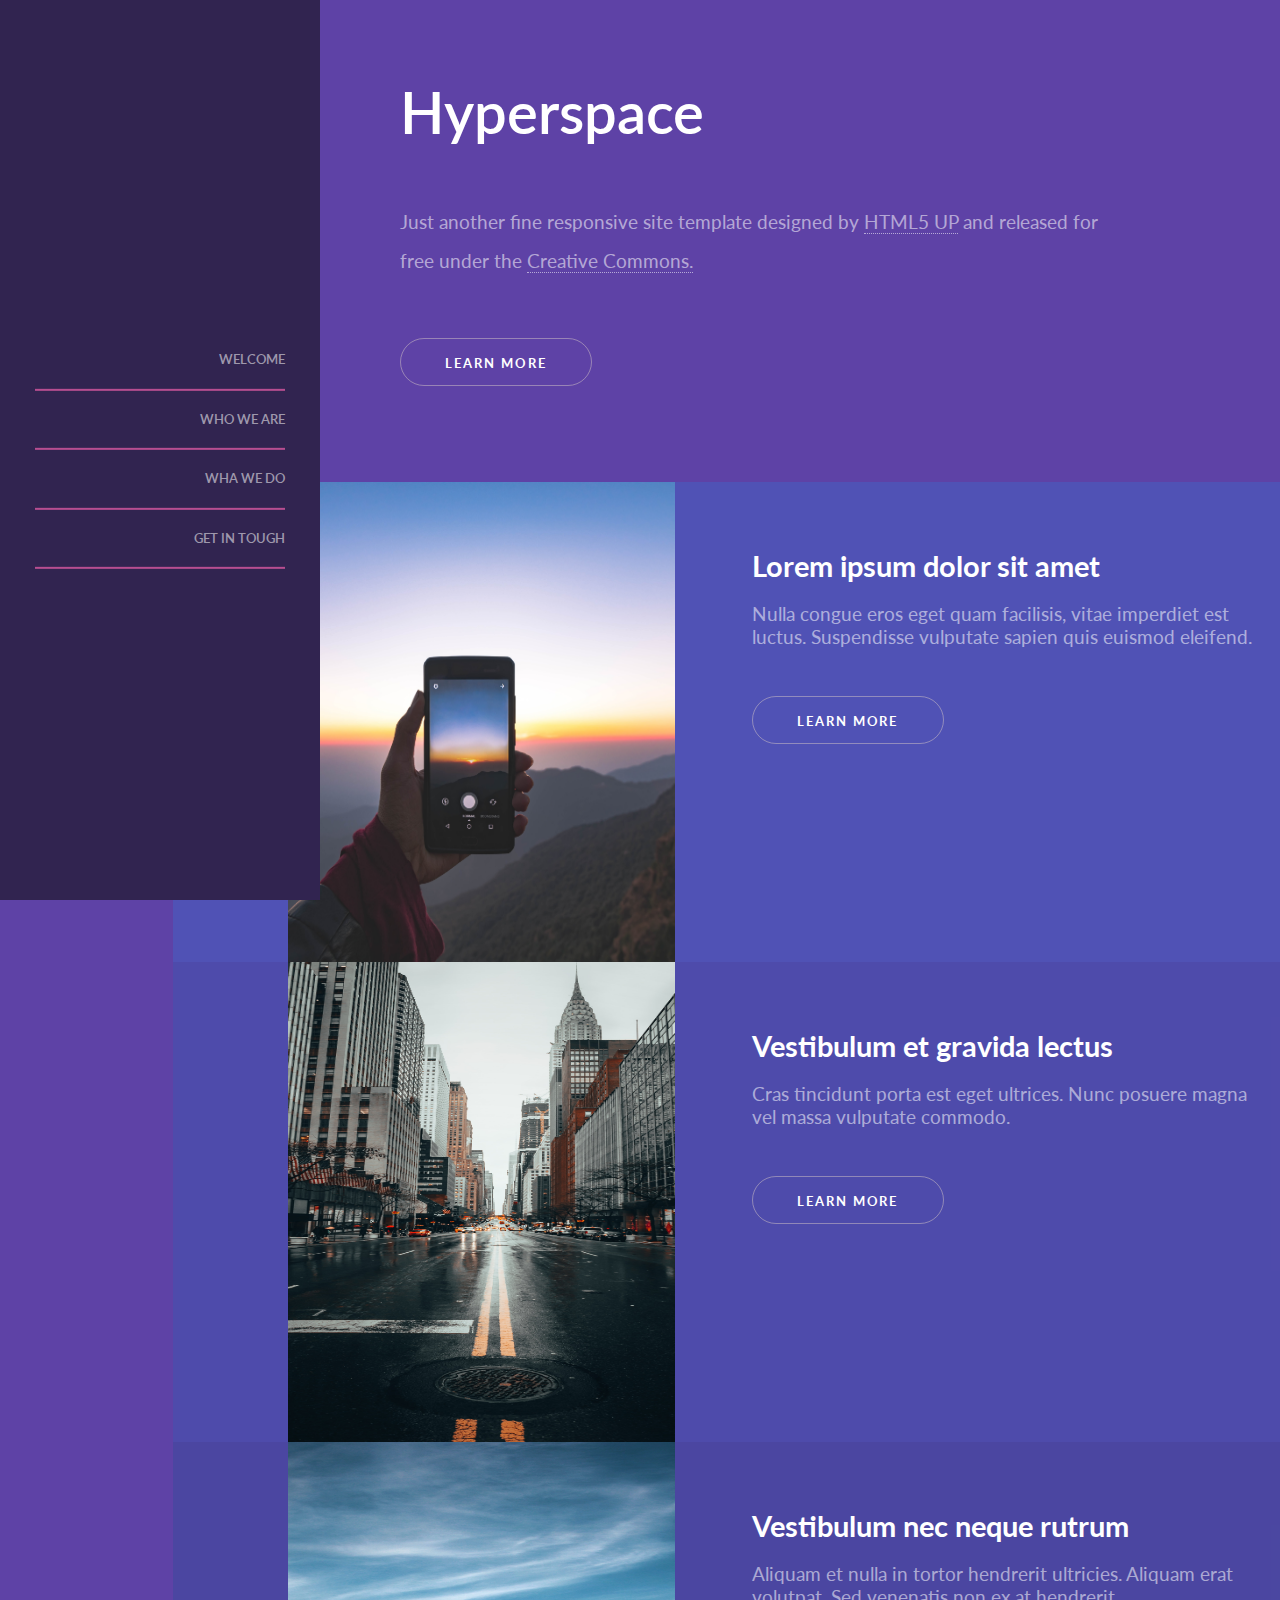
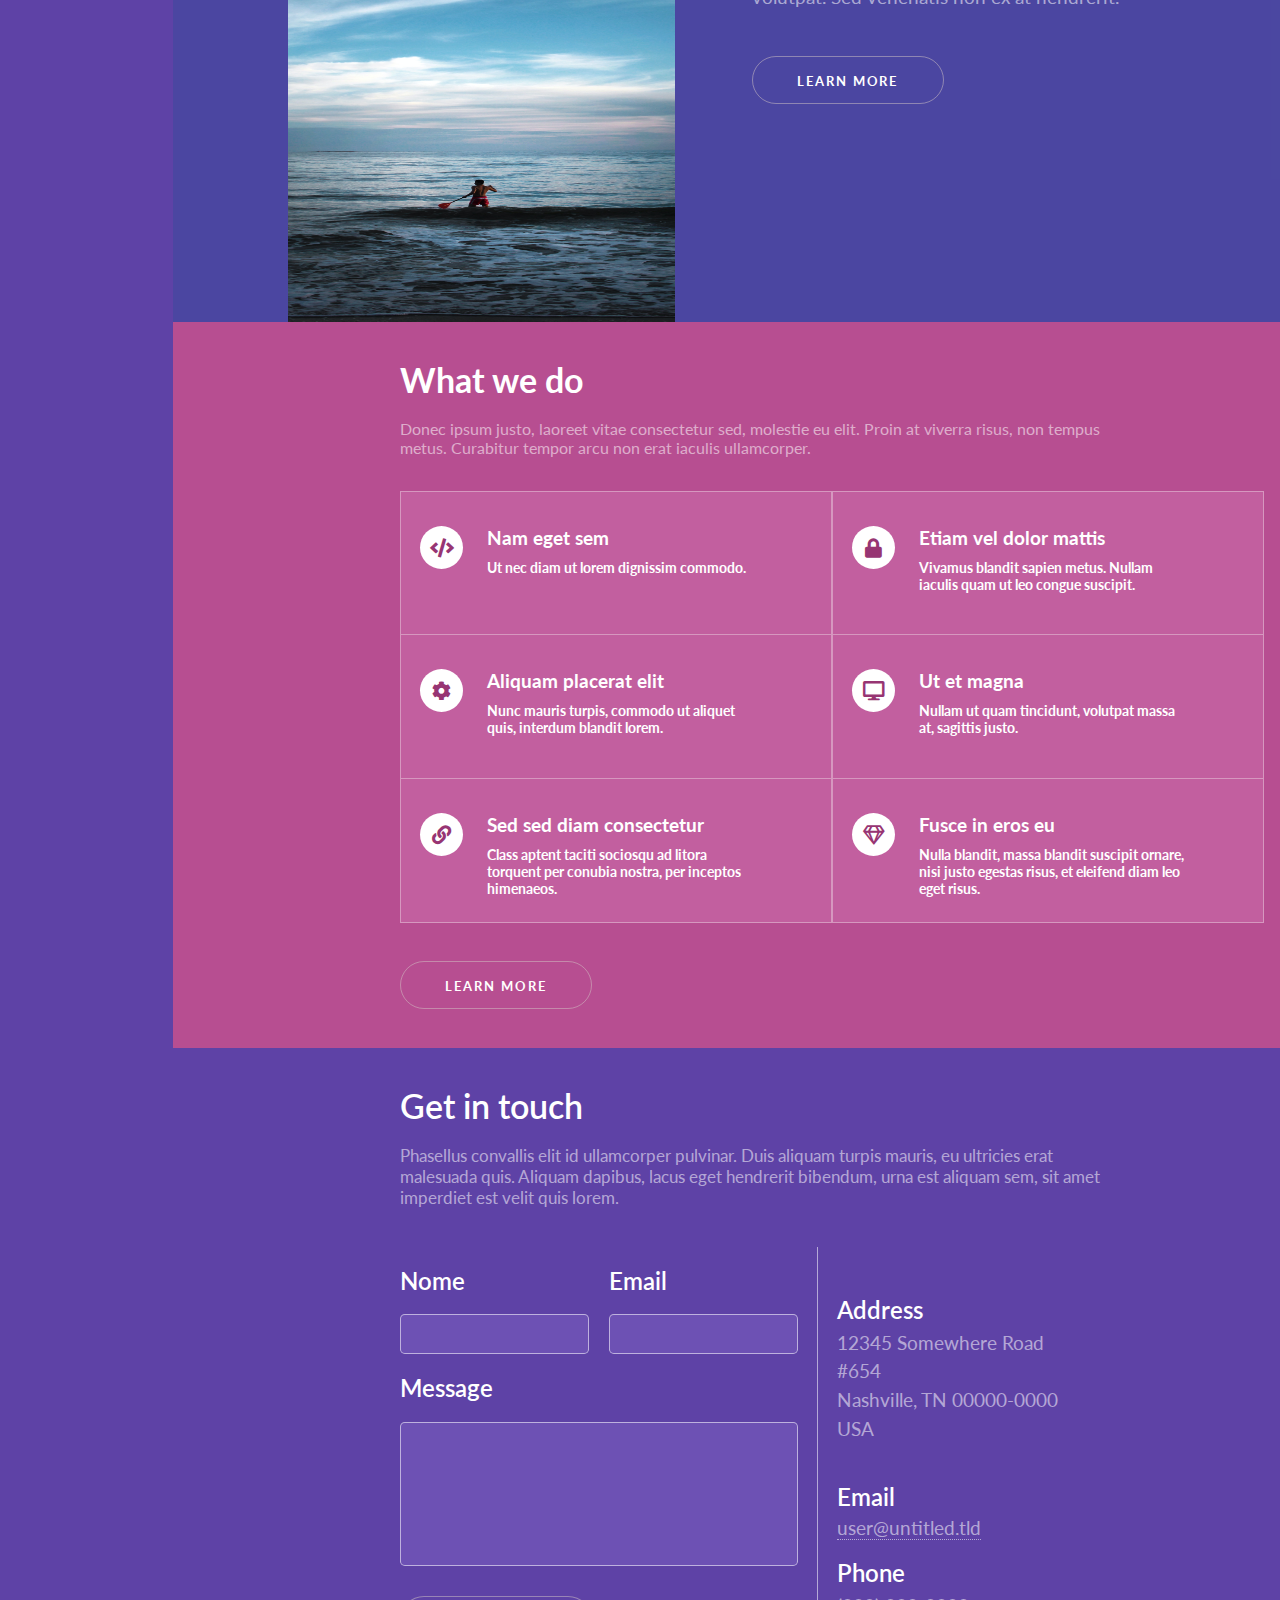
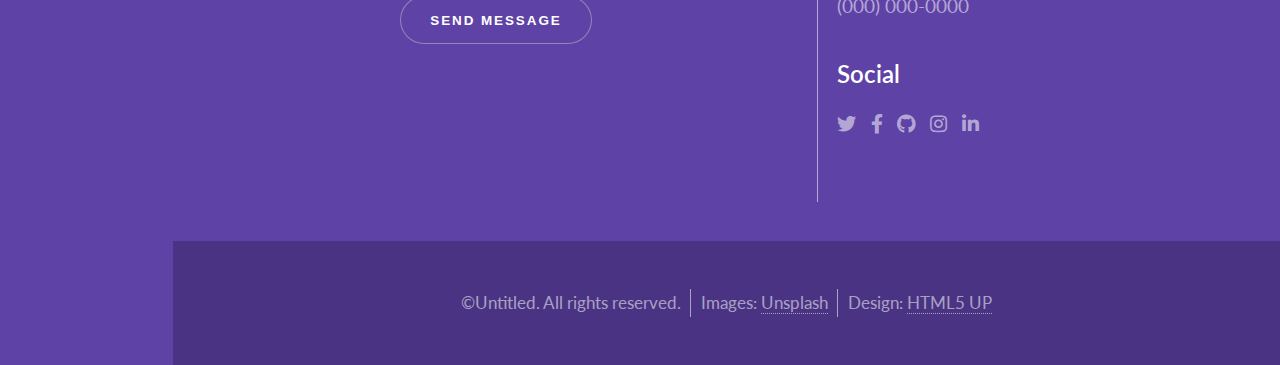
==== 03/index.html @ 11e2b0cb "Add files via upload" ====
<!DOCTYPE html>
<html lang="pt-br">
<head>
    <meta charset="UTF-8">
    <meta name="viewport" content="width=device-width, initial-scale=1.0">
    <meta name="author" content="Victor Mello">
    <title>Hyperspace</title>

    <link href="https://fonts.googleapis.com/css2?family=Lato:wght@100;300;400;700&display=swap" rel="stylesheet">
    <link rel="stylesheet" href="https://cdnjs.cloudflare.com/ajax/libs/font-awesome/5.11.2/css/all.css">
    <link rel="stylesheet" href="./css/main.css">
</head>
<body>
    <nav class="landing-page">
        <div class="desktop">
            <ul>
                <li><a href="">welcome</a></li>
                <li><a href="">who we are</a></li>
                <li><a href="">wha we do</a></li>
                <li><a href="">get in tough</a></li>
            </ul>
        </div>

        <div class="mobile">
            <i class="fas fa-bars"></i>
            
            <div class="block">
                <ul>
                    <li><a href="">welcome</a></li>
                    <li><a href="">who we are</a></li>
                    <li><a href="">wha we do</a></li>
                    <li><a href="">get in tough</a></li>
                </ul>
            </div>
        </div>
    </nav>
        
    <div class="body-wraper">
        <section class="welcome">
            <div class="container">
                <h1>Hyperspace</h1>
                <p>Just another fine responsive site template designed by <a href="https://html5up.net" target="_blank">HTML5 UP</a> and released for free under the <a href="https://html5up.net/license" target="_blank">Creative Commons.</a></p>
    
                <a class="btn" href="generic.html">learn more</a>
            </div>
        </section><!--.welcome-->
    
        <section class="we-are">
            <div class="we-are-box">
                <aside class="back img-1"></aside>
    
                <div class="container">
                    <h1>Lorem ipsum dolor sit amet</h1>
                    <p>Nulla congue eros eget quam facilisis, vitae imperdiet est luctus. Suspendisse vulputate sapien quis euismod eleifend.</p>
                    <a class="btn" href="generic.html">learn more</a>
                </div><!--.container-->
            </div><!--.we-are-box-->
        
            <div class="we-are-box">
                <aside class="back img-2"></aside>
    
                <div class="container">
                    <h1>Vestibulum et gravida lectus</h1>
                    <p>Cras tincidunt porta est eget ultrices. Nunc posuere magna vel massa vulputate commodo.</p>
                    <a class="btn" href="generic.html">learn more</a>
                </div><!--.container-->
            </div><!--.we-are-box-->
        
            <div class="we-are-box">
                <aside class="back img-3"></aside>
    
                    <div class="container">
                        <h1>Vestibulum nec neque rutrum</h1>
                        <p>Aliquam et nulla in tortor hendrerit ultricies. Aliquam erat volutpat. Sed venenatis non ex at hendrerit.</p>
                        <a class="btn" href="generic.html">learn more</a>
                    </div><!--.container-->
                </div><!--.we-are-box-->
        </section><!--.we-are-->
    
        <section class="we-do">
            <div class="container">
                <aside class="we-do-text">
                    <h1>What we do</h1>
                    <p>Donec ipsum justo, laoreet vitae consectetur sed, molestie eu elit. Proin at viverra risus, non tempus metus. Curabitur tempor arcu non erat iaculis ullamcorper.</p>
                </aside><!--we-do-text-->
    
                <aside class="we-do-grid">
                    <div class="grid-content">
                        <i class="fas fa-code"></i>
                        <h2>Nam eget sem</h2>
                        <p>Ut nec diam ut lorem dignissim commodo.</p>
                    </div><!--grid-content-->
                
                    <div class="grid-content">
                        <i class="fas fa-lock"></i>
                        <h2>Etiam vel dolor mattis</h2>
                        <p>Vivamus blandit sapien metus. Nullam iaculis quam ut leo congue suscipit.</p>
                    </div><!--grid-content-->
                
                    <div class="grid-content">
                        <i class="fas fa-cog"></i>
                        <h2>Aliquam placerat elit</h2>
                        <p>Nunc mauris turpis, commodo ut aliquet quis, interdum blandit lorem.</p>
                    </div><!--grid-content-->
                
                    <div class="grid-content">
                        <i class="fas fa-desktop"></i>
                        <h2>Ut et magna</h2>
                        <p>Nullam ut quam tincidunt, volutpat massa at, sagittis justo.</p>
                    </div><!--grid-content-->
                
                    <div class="grid-content">
                        <i class="fas fa-link"></i>
                        <h2>Sed sed diam consectetur</h2>
                        <p>Class aptent taciti sociosqu ad litora torquent per conubia nostra, per inceptos himenaeos.</p>
                    </div><!--grid-content-->
                
                    <div class="grid-content">
                        <i class="far fa-gem"></i>
                        <h2>Fusce in eros eu</h2>
                        <p>Nulla blandit, massa blandit suscipit ornare, nisi justo egestas risus, et eleifend diam leo eget risus.</p>
                    </div><!--grid-content-->
                </aside><!--.we-do-grid-->
    
                <a class="btn" href="generic.html">learn more</a>
            </div><!--.container-->
        </section><!--.we-do-->
    
        <section class="get-in">
            <div class="container">
                <aside class="text">
                    <h1>Get in touch</h1>
                    <p>Phasellus convallis elit id ullamcorper pulvinar. Duis aliquam turpis mauris, eu ultricies erat malesuada quis. Aliquam dapibus, lacus eget hendrerit bibendum, urna est aliquam sem, sit amet imperdiet est velit quis lorem.</p>
                </aside><!--.text-->
    
                <aside class="contacts">
                    <form>
                        <div class="form-wraper w50">
                            <label for="name">Nome</label>
                            <input type="text" id="name" requared>
                        </div><!--.w50-->
    
                        <div class="form-wraper w50">
                            <label for="email">Email</label>
                            <input type="text" id="email" requared>
                        </div><!--.w50-->
    
                        <div class="form-wraper w100">
                            <label for="message">Message</label>
                            <textarea name="menssage" id="message"></textarea>
                        </div><!--.w100-->
                        
    
                        <div class="form-wraper">
                            <input type="submit" class="btn" value="send message">
                        </div>  
                        <div class="clear"></div>    
                    </form>
    
                    <div class="social">
                        <div class="social-content">
                            <h1>Address</h1>
                            <p>12345 Somewhere Road #654<br/>Nashville, TN 00000-0000<br/>USA</p>
                        </div><!--.social-content-->
    
                        <div class="social-content">
                            <h1>Email</h1>
                            <a href="#">user@untitled.tld</a>
                        </div><!--.social-content-->
    
                        <div class="social-content">
                            <h1>Phone</h1>
                            <p>(000) 000-0000</p>
                        </div><!--.social-content-->
    
                        <div class="social-content">
                            <h1>Social</h1>
                            <div class="social-icon">
                                <ul>
                                    <li><a href="https://twitter.com" target="_blank"><i class="fab fa-twitter"></i></a></li>
    
                                    <li><a href="https://pt-br.facebook.com" target="_black"><i class="fab fa-facebook-f"></i></a></li>
    
                                    <li><a href="https://github.com" target="_blank"><i class="fab fa-github"></i></a></li>
    
                                    <li><a href="https://www.instagram.com" target="_blank"><i class="fab fa-instagram"></i></a></li>
    
                                    <li><a href="https://www.linkedin.com" target="_blank"><i class="fab fa-linkedin-in"></i></a></li>
                                </ul>
                            </div><!--.social-icon-->
                        </div><!--.social-content-->
                    </div><!--.social-->
                </aside><!--.contacts-->
            </div><!--.container-->
        </section><!--.get-in-->
    
        <footer>
        <div class="container">
            <div class="footer-wraper">
                <p>&#169;Untitled. All rights reserved.</p>
            </div>
    
            <div class="footer-wraper">
                <p>Images: <a href="https://unsplash.com" target="_blank">Unsplash</a></p>
            </div>
    
            <div class="footer-wraper">
                <p>Design: <a href="https://html5up.net" target="_blank">HTML5 UP</a></p>
            </div>
        </div>
        </footer>
    </div><!--.body-wraper-->

<script src="./js/jquery.js"></script>
<script src="./js/function.js"></script>
</body>
</html>
---- 03/css/main.css ----
:root{
    /* (--) variável CSS */
    --color-background-menu: #312450;
    --color-background-welcome: #5e42a6;
    --color-background-we-are-1: #5052b5;
    --color-background-we-are-2: #4c4dacda;
    --color-background-we-are-3: #4748a0ce;
    --color-background-we-do: #b74e91;
    --color-background-we-do-grid: #ee9fd138;
    --color-background-we-do-icon: #973573;
    --color-background-footer: #493382;
    --color-primary: #ffffff8C;
    --color-secondary: #ffffff;

    font-family: 'Lato', sans-serif;
    font-size: 60%;
}

*{
    margin: 0;
    padding: 0;
    box-sizing: border-box;
}

html,body{
    height: 100vh;
    background-color: var(--color-background-welcome);
}

.container{
    margin: 0 auto;
    width: 90%;   
}

.clear{
    clear: both;
}

.btn{
    display: inline-block;
    width: 14rem;
    height: 4rem;    
    text-align: center;
    
    text-decoration: none;
    border: 1px solid #d3c5c580;
    border-radius: 2rem;
    transition: .2s;
    
    color: var(--color-secondary);
    text-transform: uppercase;
    line-height: 4rem;
    font-size: 1.1rem;
    font-weight: 700;
    letter-spacing: .2rem;
}

.btn:hover{
    background-color: #ccc9c915;
    border-color: #d1cdcd;
}

/** Estilos da nav **/
nav.landing-page{
    width: 100%;  
}

.desktop{
    display: none;
}

.mobile{
    position: relative;
    margin-top: 2rem;
    margin-bottom: 2rem;
    background-color: var(--color-background-welcome);
}

.mobile i{
    position: absolute;
    top: 5px;
    right: 0;
    color: var(--color-secondary);
    font-size: 3rem;
    cursor: pointer;
    z-index: 9;
    padding-right: 1rem;
}

.mobile .block{
    display: block;
    width: 100%;
    background-color: var(--color-secondary);
}

.mobile ul{
    display: none;
    width: 95%;
    margin: 0 auto;
    background-color: white;
    list-style-type: none;
    list-style-position: inside;
}

.mobile ul li{
    padding: 1.5rem 0;
    text-align: center;
    border-bottom: 1px solid var(--color-background-menu);
    cursor: pointer;
}

.mobile ul li:last-of-type{
    border-bottom: none;
}

.mobile ul li a{
    text-decoration: none;
    text-transform: uppercase;
    font-size: 1.7rem;
    line-height: 2rem;
    font-weight: 600;
}
/*****/

/** Estilos da section.welcome **/
 section.welcome{
    margin-bottom: 6rem;
}

section.welcome h1{
    color: var(--color-secondary);
    font-size: 4rem;
    font-weight: 600;
    padding-bottom: 2rem;
}

section.welcome p{
    color: var(--color-primary);
    font-size: 1.5rem;
    padding-bottom: 4rem;
}

section.welcome p > a{
    color: var(--color-primary);
    font-size: 1.5rem;
    text-decoration: none;
    border-bottom:  1px dotted var(--color-primary);
    transition: .2s;
}

section.welcome p > a:hover{
    color: var(--color-secondary);
    border: none;
}
/*****/

/** Estilos da section.we-are **/
section.we-are{
    width: 100%;
}

.we-are-box{
    margin-bottom: 4.5rem;
}

aside.back{
    width: 100%;
    height: 25rem;
    background-position: center;
    background-repeat: no-repeat;
    background-size: cover;
    margin-bottom: 3rem;
}

aside.img-1{
    background-image: url(../images/pic01.jpg);
}

aside.img-2{
    background-image: url(../images/pic02.jpg);
}

aside.img-3{
    background-image: url(../images/pic03.jpg);
}

.we-are-box h1{
    color: var(--color-secondary);
    font-size: 3rem;
    font-weight: 700;
    padding-bottom: 2rem;
}

.we-are-box p{
    color: var(--color-primary);
    font-size: 1.5rem;
    padding-bottom: 3.5rem;
}
/*****/

/** Estilos da section.we-do **/
section.we-do{
    width: 100%;
    background-color: var(--color-background-we-do);
}

.we-do-text h1{
    color: var(--color-secondary);
    font-size: 2rem;
    font-weight: 700;
    padding: 4rem 0 2rem;
}

.we-do-text p{
    color: var(--color-primary);
    font-size: 1.5rem;
    padding-bottom: 3.5rem;
}

.we-do-grid{
    display: grid;
    grid-template-columns: 1fr;
    
    margin-bottom: 2rem;
}

.grid-content{
    background-color: var(--color-background-we-do-grid);
    height: 15rem;
    position: relative;
    padding: 5rem 0;
    border-bottom: 1px solid rgba(247, 245, 245, 0.377);
    border-left: 1px solid  rgba(247, 245, 245, 0.377);
    border-right: 1px solid  rgba(247, 245, 245, 0.377);
}

.grid-content:nth-of-type(1){
    border-top: 1px solid rgba(247, 245, 245, 0.377);
}

.grid-content i{
    position: absolute;
    top: 2.5rem;
    left: 3rem;

    width: 4rem;
    height: 4rem;
    border-radius: 50%;
    background-color: var(--color-secondary);

    text-align: center;
    line-height: 4rem;
    font-size: 1.7rem;
    color: var(--color-background-we-do-icon);
}

.grid-content h2{
    position: absolute;
    top: 3.5rem;
    left: 9rem;

    color: var(--color-secondary);
    font-size: 1.8rem;
    font-weight: 700;
}

.grid-content p{
    width: 25rem;
    position: absolute;
    top: 7rem;
    left: 9rem;

    color: var(--color-secondary);
    font-size: 1.5rem;
    font-weight: 700;
}

section.we-do > .container > a{
    margin-bottom: 4rem;
}
/*****/

/** Estilos da section.get-in **/
section.get-in{
    margin: 4rem 0;
}

aside.text h1{
    color: var(--color-secondary);
    font-size: 4rem;
    font-weight: 600;
    padding-bottom: 2rem;
}

aside.text p{
    color: var(--color-primary);
    font-size: 1.5rem;
    padding-bottom: 4rem;
}

aside.contacts form{
    width: 100%;
    border-bottom: 1px solid var(--color-primary);
    padding-bottom: 5rem;
}

.form-wraper{
    float: left;
    padding: 0 2rem;
}

.w50{
    width: 50%;
}

.w100{
    width: 100%;
}

.form-wraper label{
    display: flex;
    margin: 2rem 0;

    color: var(--color-secondary);
    font-size: 2rem;
    font-weight: 600;
}

.form-wraper input[type=text]{
    width: 100%;
    padding: 1.2rem;
    border: 1px solid var(--color-primary);
    border-radius: .5rem;
    background-color:  #856ac965;
    outline: none;
}

.form-wraper input[type=text]:focus{
  border: 2px solid white;
}

.form-wraper textarea{
    width: 100%;
    height: 15rem;
    padding: 1.2rem 1.2rem;
    margin-bottom: 3rem;
    border: 1px solid var(--color-primary);
    border-radius: .5rem;
    background-color:  #856ac965;
    outline: none;
    resize: none;
}

.form-wraper textarea:focus{
    border: 2px solid white;
}

.form-wraper input[type=submit]{
    background-color: var(--color-background-welcome);
}

.form-wraper input[type=submit]:hover{
    background-color: #ccc9c915;
}

.social{
    width: 100%;
    margin: 3rem 0;
}

.social-content{
    margin: 2rem;
}

.social-content h1{
    color: var(--color-secondary);
    font-size: 2rem;
    font-weight: 600;
    padding-bottom: .5rem;
}

.social-content p{
    color: var(--color-primary);
    font-size: 1.7rem;
    padding-bottom: 2rem;
    line-height: 3rem;    
}

.social-content a{
    color: var(--color-primary);
    font-size: 1.7rem;
    margin-bottom: 2rem;
    text-decoration: none;
    transition: .2s;
    border-bottom: 1px dotted var(--color-primary);
}

.social-content a:hover{
    color: var(--color-secondary);
    border-bottom: none;
}

.social-icon ul{
    display: flex;
    list-style-type: none;
    list-style-position: inside;
}

.social-icon ul li{
    padding: 2rem 1.5rem 2rem 0; 
}

.social-icon ul li a{
    border: none;
}

.social-icon ul li a i{
    font-size: 2rem;
}
/*****/

/** Estilos do footer **/
footer{
    width: 100%;
    background-color: var(--color-background-footer);
}

footer > .container{
    display: flex;
    justify-content: center;
}

.footer-wraper{
    padding: 5rem 0;
    
}

.footer-wraper p{
    color: var(--color-primary);
    font-size: 1.5rem;
    line-height: 3rem;
    padding-left: 2rem;
    padding-right: 2rem;
    border-right: 1px solid var(--color-primary);
}

.footer-wraper:last-child p{
    border-right: none;
}

.footer-wraper a{
    color: var(--color-primary);
    font-size: 1.5rem;
    line-height: 3rem;
    text-decoration: none;
    border-bottom: 1px dotted var(--color-primary);
    transition: .2s;
}

.footer-wraper a:hover{
    color: var(--color-secondary);
    border-bottom: none;
}
/*****/

/** Estilos do @media width: 650px **/
@media screen and (min-width: 650px){
    .container{
        width: 80vw;
    }

    .btn{
        border-radius: 5rem;
        width: 19rem;
        height: 5.5rem;    
        line-height: 5.5rem;
        font-size: 1.5rem;
    }

    /** Estilos da nav **/
    nav.landing-page{
        width: 100%;  
        position: fixed;
        z-index: 999;
    }

    .desktop{
        display: block;
        background-color: var(--color-background-menu);
        margin-bottom: 5rem;
    }

    .mobile{
        display: none;
    }

    .desktop ul{
        display: flex;
        list-style-type: none;
        list-style-position: inside;
        justify-content: center;
    }

    .desktop ul li{
        padding: 2rem 0 3rem; 
        margin: 0 2rem;
        border-bottom: .3rem solid var(--color-background-we-do);
        cursor: pointer; 
    }

    .desktop ul li a{
        text-decoration: none;
        text-transform: uppercase;
        font-size: 1.6rem;
        line-height: 2rem;
        font-weight: 600;
        color: var(--color-primary);
        transition: .2s;
    }

    .desktop ul li a:hover{
        color: var(--color-secondary);
    }
    /*****/

    /** Estilos da section.welcome **/
    section.welcome{
        padding-top: 12rem;
        margin-bottom: 6rem;
    }

    section.welcome h1{
        font-size: 6rem;
    }

    section.welcome p{
        font-size: 1.8rem;
    }

    section.welcome p > a{
        font-size: 1.8rem;
    }
    /*****/

    /** Estilos da section.we-are **/
    aside.back{
        width: 100%;
        height: 30rem;

        background-position: center;
        background-repeat: no-repeat;
        background-size: 200% auto;
    }

    .we-are-box h1{
        font-size: 4rem;
    }

    .we-are-box p{
        font-size: 2rem;
    }
    /*****/

    /** Estilos da section.we-do **/
    .we-do-grid{
        margin-bottom: 4rem;
    }
    .we-do-text h1{
        font-size: 3rem;
    }

    .we-do-text p{
        font-size: 2rem;
    }

    .grid-content{
        height: 20rem;
    }

    .grid-content:nth-of-type(1){
        border-top: 1px solid rgba(247, 245, 245, 0.377);
    }

    .grid-content i{
        top: 5.5rem;
        left: 2rem;
        width: 5.5rem;
        height: 5.5rem;
        line-height: 6rem;
        font-size: 2.5rem;
    }

    .grid-content h2{
        top: 5.5rem;
        font-size: 2.2rem;
    }

    .grid-content p{
        width: 35rem;
        top: 9rem;
        font-size: 1.8rem;
    }

    section.we-do > .container > a{
        margin-bottom: 4rem;
    }
    /*****/

    /** Estilos da section.get-in **/
    aside.text p{
        font-size: 2rem;
    }

    .form-wraper label{
        font-size: 2.5rem;
    }

    .social-content h1{
        font-size: 2.5rem;
    }

    .social-content p{
        font-size: 1.9rem;   
    }

    .social-content a{
        font-size: 1.9rem;
    }

    .social-icon ul li a i{
        font-size: 2.5rem;
    }
    /*****/

    /** Estilos do footer **/
    .footer-wraper p{
        font-size: 1.6rem;
        padding-left: 1rem;
        padding-right: 1rem;
    }

    .footer-wraper a{
        font-size: 1.6rem;
    }
    /*****/
}
/*****/

/** Estilos do @media width: 820px **/
@media screen and (min-width: 820px){
    .container{
        width: 85vw;
    }
    
    .btn{
        border-radius: 5rem;
        width: 14rem;
        height: 4.5rem;    
        line-height: 4.5rem;
        font-size: 1.2rem;
    }

    /** Estilos da nav **/
    .desktop ul li{
        padding: 1.2rem 0;
        margin: 0 3.5rem;
    }

    .desktop ul li a{
        font-size: 1.2rem;
    }
    /*****/

    /** Estilos da section.welcome **/

    section.welcome h1{
        font-size: 3.5rem;
    }

    section.welcome p{
        font-size: 1.7rem;
    }

    section.welcome p > a{
        font-size: 1.7rem;
    }
    /*****/

    /** Estilos da section.we-are **/

    .we-are-box{
        display: flex;
        margin-bottom: 0;
        background-color: var(--color-background-we-are-1);
    }

    .we-are-box:nth-of-type(2){
        background-color: var(--color-background-we-are-2);
    }

    .we-are-box:nth-of-type(3){
        background-color: var(--color-background-we-are-3);
    }

    aside.back{
        width: 75%;
        height: 35rem;
        margin-bottom: 0;
    }

    .we-are-box > .container{
        padding: 7rem 2rem 0;
    }

    .we-are-box h1{
        font-size: 2.5rem;
        padding-bottom: 2rem;
    }

    .we-are-box p{
        font-size: 1.7rem;
        padding-bottom: 5rem;
    }
    /*****/

    /** Estilos da section.we-do **/
    .we-do-text h1{
        font-size: 3rem;
    }

    .we-do-text p{
        font-size: 1.5rem;
    }

    .we-do-grid{
        grid-template-columns: 1fr 1fr;
    }

    .grid-content{
        height: 15rem;
    }

    .grid-content:nth-of-type(1){
        border-top: 1px solid rgba(247, 245, 245, 0.377);
    }

    .grid-content:nth-of-type(2){
        border-top: 1px solid rgba(247, 245, 245, 0.377);
    }

    .grid-content i{
        position: absolute;
        top: 3.5rem;

        width: 4.5rem;
        height: 4.5rem;
        line-height: 4.5rem;
        font-size: 2rem;
    }

    .grid-content h2{
        position: absolute;
        top: 3.5rem;
        left: 9rem;
        font-size: 2rem;
    }

    .grid-content p{
        width: 28rem;
        position: absolute;
        top: 7rem;
        left: 9rem;
        font-size: 1.5rem;
    }
    /*****/

    /** Estilos da section.get-in **/
    aside.text h1{
        font-size: 3rem;
    }

    aside.text p{
        font-size: 1.4rem;
    }

    aside.contacts {
        display: flex;
        border-bottom: 0;
    }

    aside.contacts form{
        width: 100%;
        border-bottom: 0;
        border-right: 1px solid var(--color-primary);
        padding-bottom: 5rem;
    }

    .form-wraper{
        float: left;
        padding: 0 2rem 0 0;
    }

    .form-wraper label{
        font-size: 2rem;
    }

    .social{
        width: 70%;
    }

    .social-content{
        margin: 2rem;
    }

    .social-content h1{
        font-size: 2rem;
    }

    .social-content p{
        font-size: 1.7rem;    
    }

    .social-content a{
        font-size: 1.7rem;
    }

    .social-icon ul li a i{
        font-size: 2rem;
    }
    /*****/

    /** Estilos do footer **/
    .footer-wraper p{
        font-size: 1.8rem;
    }

    .footer-wraper a{
        font-size: 1.8rem;
    }
    /*****/
}
/*****/

/** Estilos do @media width:1200px  terminar de fazer **/
@media screen and (min-width: 1200px){
    .container{
        width: 60vw;
    }
    
    .btn{
        border-radius: 5rem;
        width: 20rem;
        height: 5rem;    
        line-height: 5rem;
        font-size: 1.4rem;
        margin-left: 6rem;
    }

    .landing-page + .body-wraper{
        margin-left: 18rem;
    }

    /** Estilos da nav **/
    nav.landing-page{
        z-index: 0;
        width: 25%;
    }

    .desktop{
        height: 100vh;
        position: relative;
    }

    .desktop ul{
        position: absolute;
        top: 50%;
        left: 50%;
        transform: translate(-50%,-50%);
        width: 90%;
        display: inline-block;
        text-align: right;
    }

    .desktop ul li{
        padding: 2rem 0 2rem; 
        margin: 0 2rem;
        cursor: pointer; 
    }

    .desktop ul li a{
        display: block;
        font-size: 1.4rem;
    }
    /*****/

    /** Estilos da section.welcome **/
    section.welcome{
        padding-top: 8rem;
        margin-bottom: 10rem;
    }
    
    section.welcome h1{
        font-size: 6rem;
        padding-bottom: 6rem;
        padding-left: 6rem;
    }
    
    section.welcome p{
        font-size: 2rem;
        padding-bottom: 6rem;
        padding-left: 6rem;
        line-height: 4rem;
    }
    
    section.welcome p > a{
        font-size: 2rem;
    }
    /*****/

    /** Estilos da section.we-are **/
    aside.back{
        width: 45%;
        height: 50rem;
        background-size: 170% 100%;
        margin-left: 12rem;
    }

    .we-are-box h1{
        font-size: 3rem;
        padding-left: 6rem;
    }

    .we-are-box p{
        font-size: 2rem;
        padding-left: 6rem;
    }
    /*****/

    /** Estilos da section.we-do **/
    .we-do-text h1{
        padding-left: 6rem;
        font-size: 3.5rem;
    }

    .we-do-text p{
        padding-left: 6rem;
        font-size: 1.7rem;
    }

    .we-do-grid{
        margin-left: 6rem;
        grid-template-columns: 1fr 1fr;
    }

    .grid-content{
        width: 45rem;
        height: 15rem;
    }
    /*****/

    /** Estilos da section.get-in **/
    aside.text h1{
        font-size: 3.5rem;
        padding-left: 6rem;
    }

    aside.text p{
        padding-left: 6rem;
        font-size: 1.8rem;
    }

    aside.contacts {
        padding-left: 6rem;
    }

    aside.contacts > form > div.form-wraper > input[type=submit]{
        margin-left: 0;
    }

    .form-wraper label{
        font-size: 2.5rem;
    }

    .social-content h1{
        font-size: 2.5rem;
    }

    .social-content p,
    .social-content a{
        font-size: 2rem;    
    }
    /*****/
}
/*****/
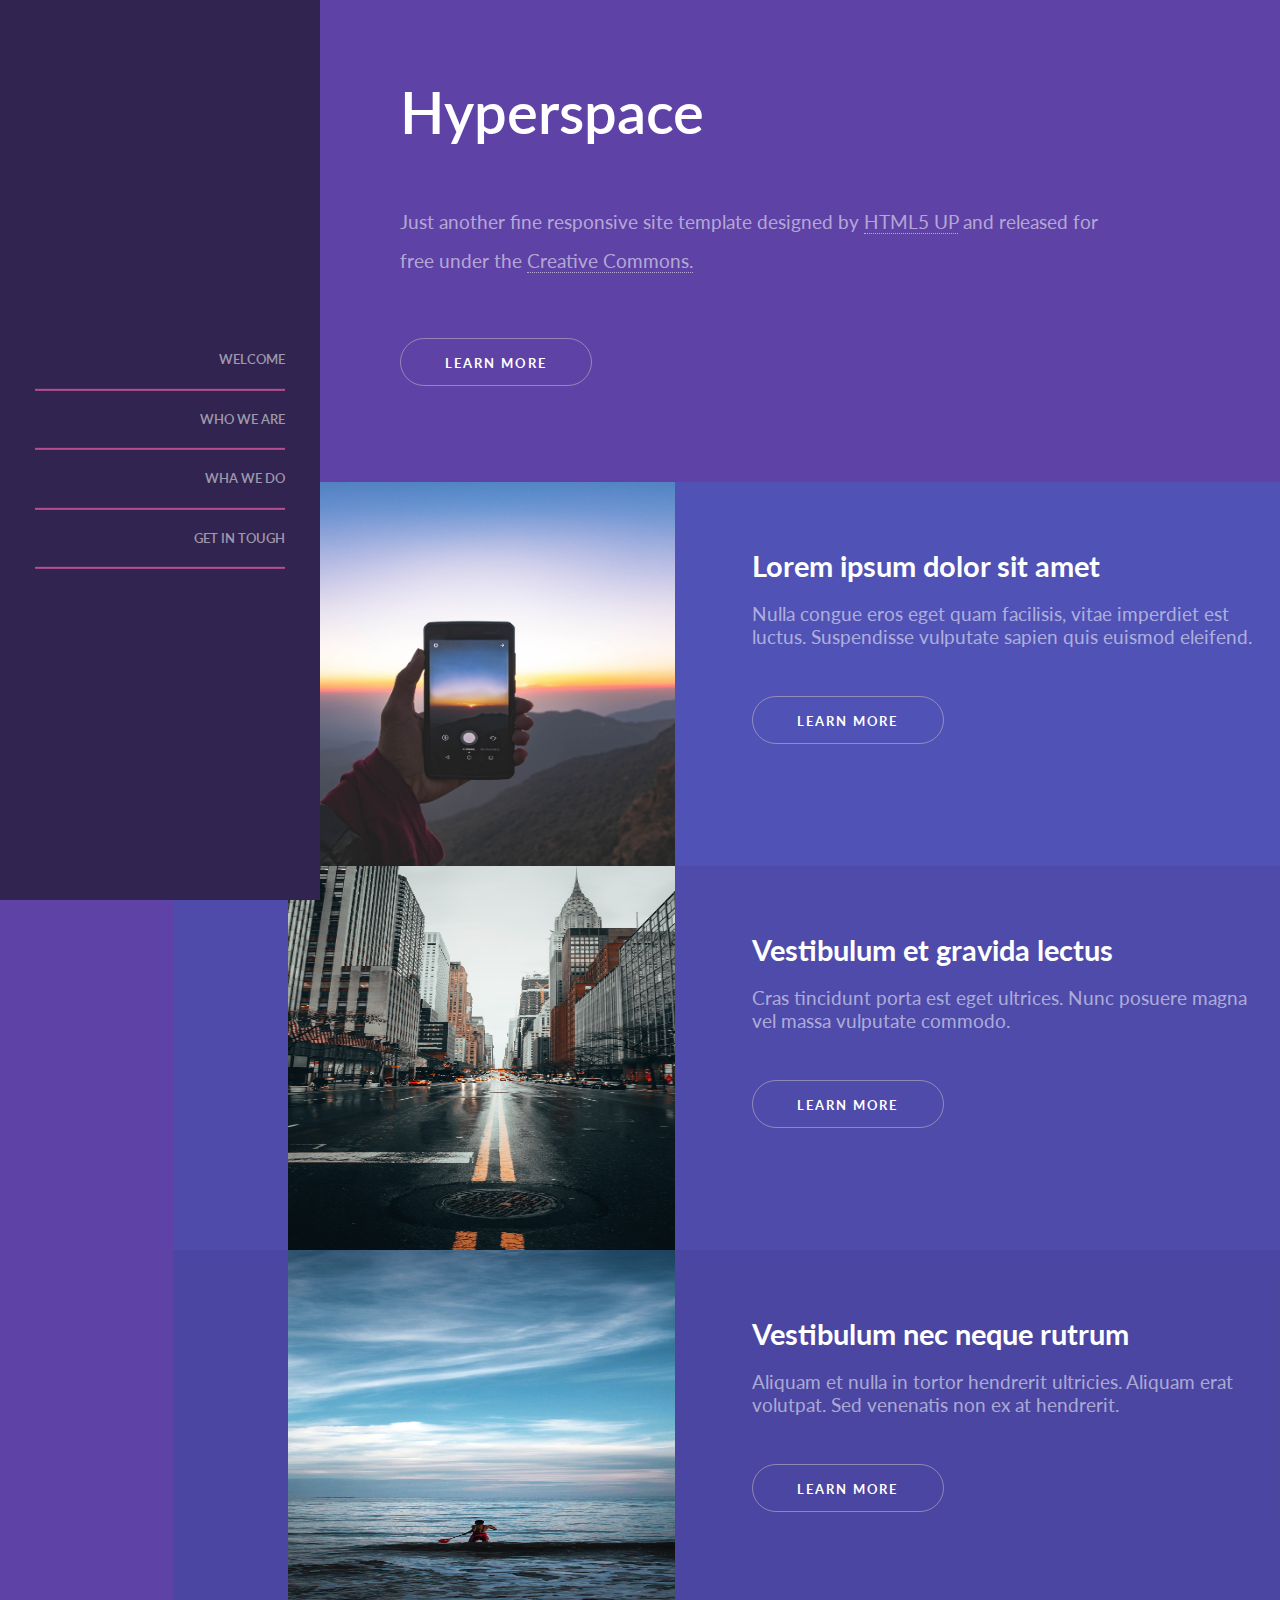
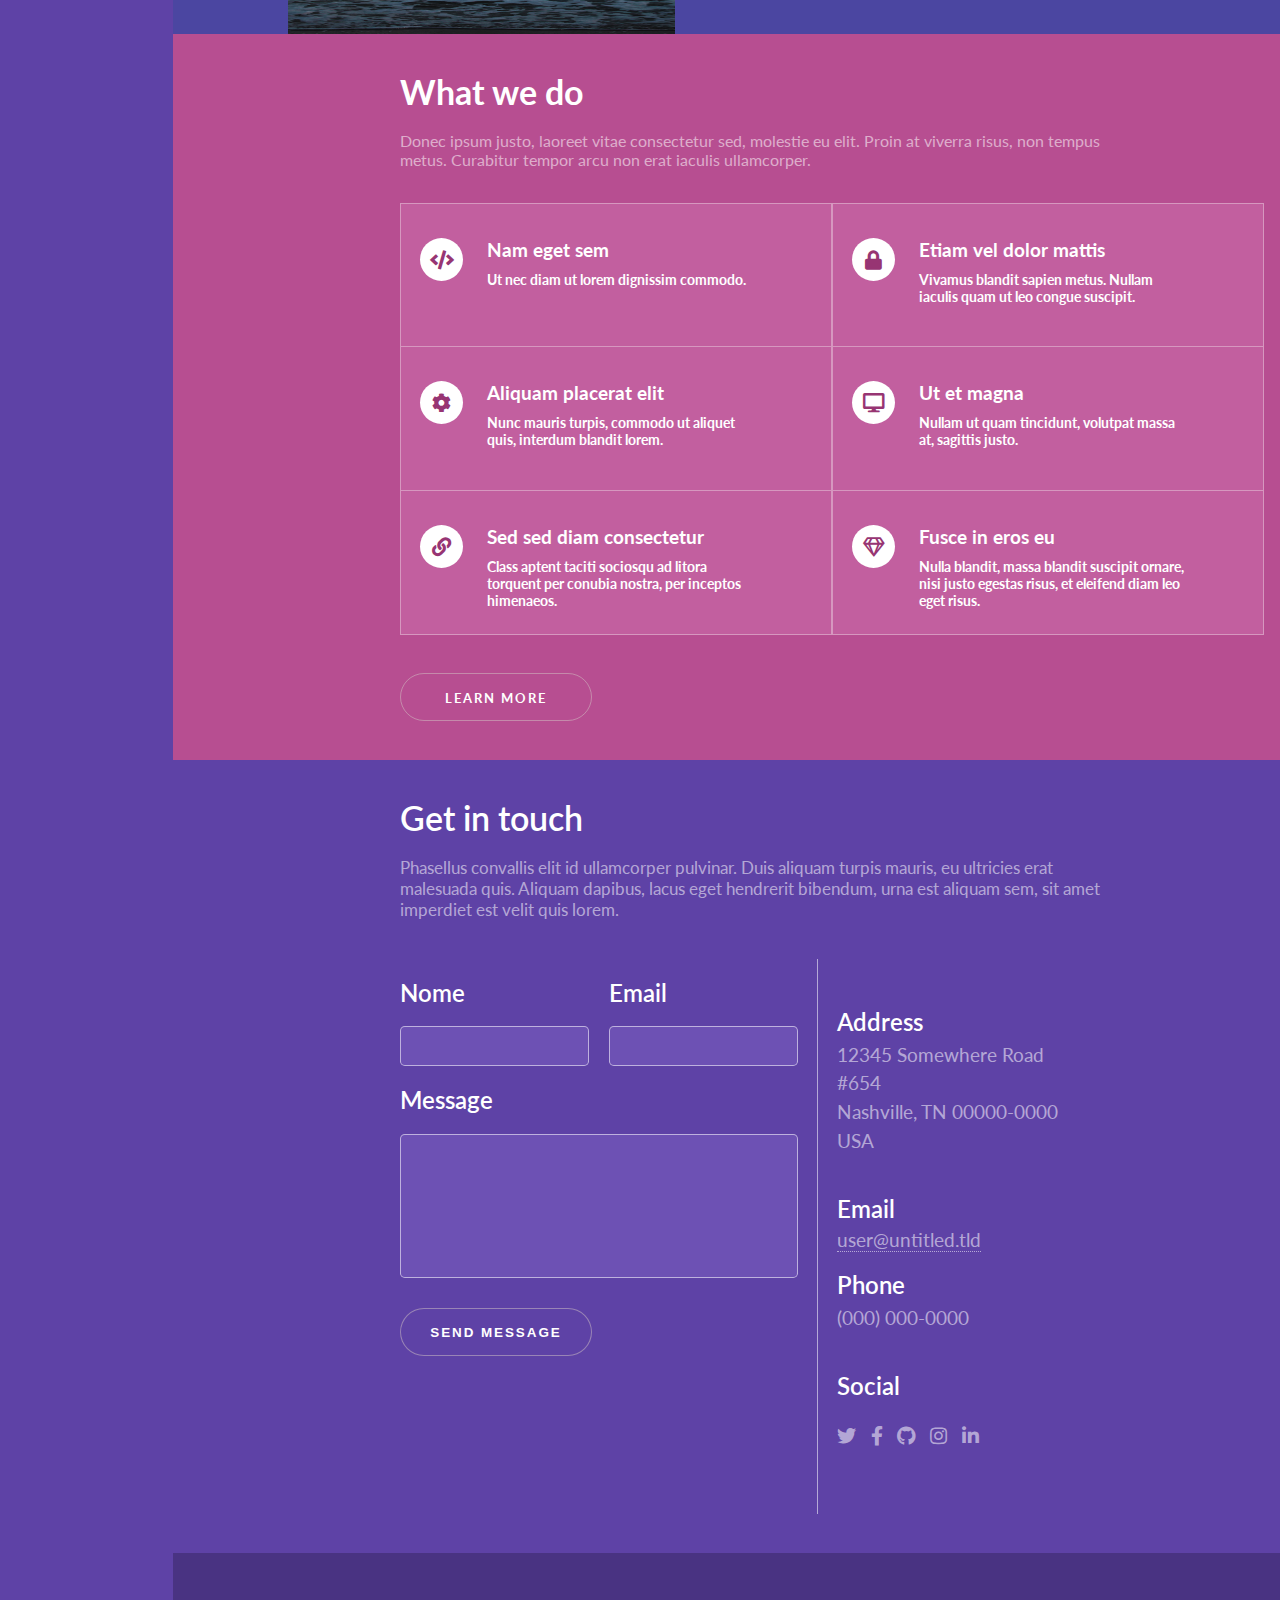
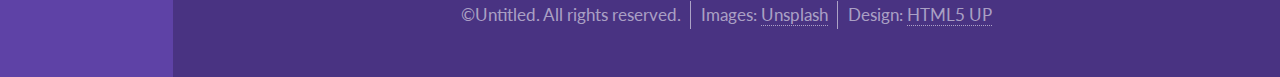
==== commit d6602cef: "Add files via upload" ====
--- a/03/index.html
+++ b/03/index.html
@@ -14,10 +14,10 @@
     <nav class="landing-page">
         <div class="desktop">
             <ul>
-                <li><a href="">welcome</a></li>
-                <li><a href="">who we are</a></li>
-                <li><a href="">wha we do</a></li>
-                <li><a href="">get in tough</a></li>
+                <li><a href="#welcome">welcome</a></li>
+                <li><a href="#weAre">who we are</a></li>
+                <li><a href="#weDo">wha we do</a></li>
+                <li><a href="#getIn">get in tough</a></li>
             </ul>
         </div>
 
@@ -26,17 +26,17 @@
             
             <div class="block">
                 <ul>
-                    <li><a href="">welcome</a></li>
-                    <li><a href="">who we are</a></li>
-                    <li><a href="">wha we do</a></li>
-                    <li><a href="">get in tough</a></li>
+                    <li><a href="#welcome">welcome</a></li>
+                    <li><a href="#we-are">who we are</a></li>
+                    <li><a href="#we-do">wha we do</a></li>
+                    <li><a href="#get-in">get in tough</a></li>
                 </ul>
             </div>
         </div>
     </nav>
         
     <div class="body-wraper">
-        <section class="welcome">
+        <section id="#welcome" class="welcome">
             <div class="container">
                 <h1>Hyperspace</h1>
                 <p>Just another fine responsive site template designed by <a href="https://html5up.net" target="_blank">HTML5 UP</a> and released for free under the <a href="https://html5up.net/license" target="_blank">Creative Commons.</a></p>
@@ -45,7 +45,7 @@
             </div>
         </section><!--.welcome-->
     
-        <section class="we-are">
+        <section id="#weAre" class="we-are">
             <div class="we-are-box">
                 <aside class="back img-1"></aside>
     
@@ -77,7 +77,7 @@
                 </div><!--.we-are-box-->
         </section><!--.we-are-->
     
-        <section class="we-do">
+        <section id="#weDo" class="we-do">
             <div class="container">
                 <aside class="we-do-text">
                     <h1>What we do</h1>
@@ -126,7 +126,7 @@
             </div><!--.container-->
         </section><!--.we-do-->
     
-        <section class="get-in">
+        <section id="#getIn" class="get-in">
             <div class="container">
                 <aside class="text">
                     <h1>Get in touch</h1>
--- a/03/css/main.css
+++ b/03/css/main.css
@@ -920,7 +920,7 @@
     /** Estilos da section.we-are **/
     aside.back{
         width: 45%;
-        height: 50rem;
+        height: 40rem;
         background-size: 170% 100%;
         margin-left: 12rem;
     }
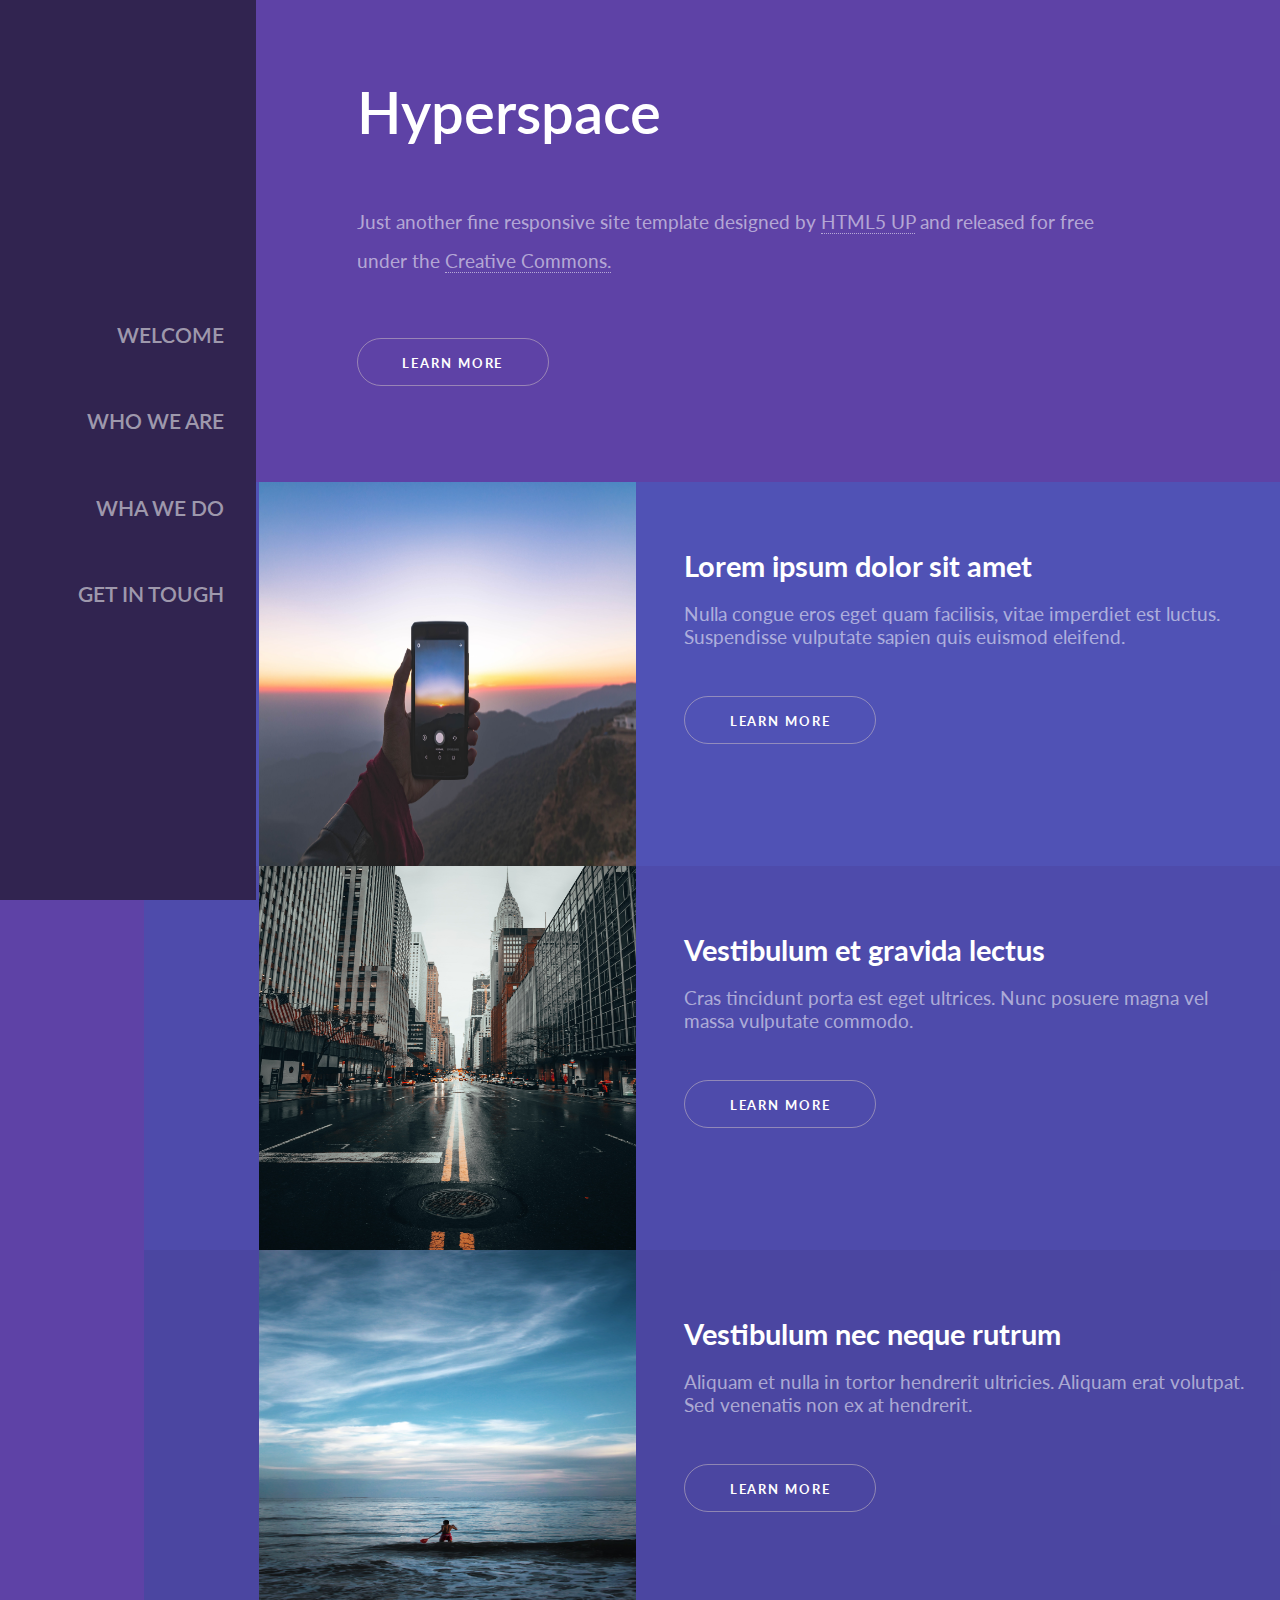
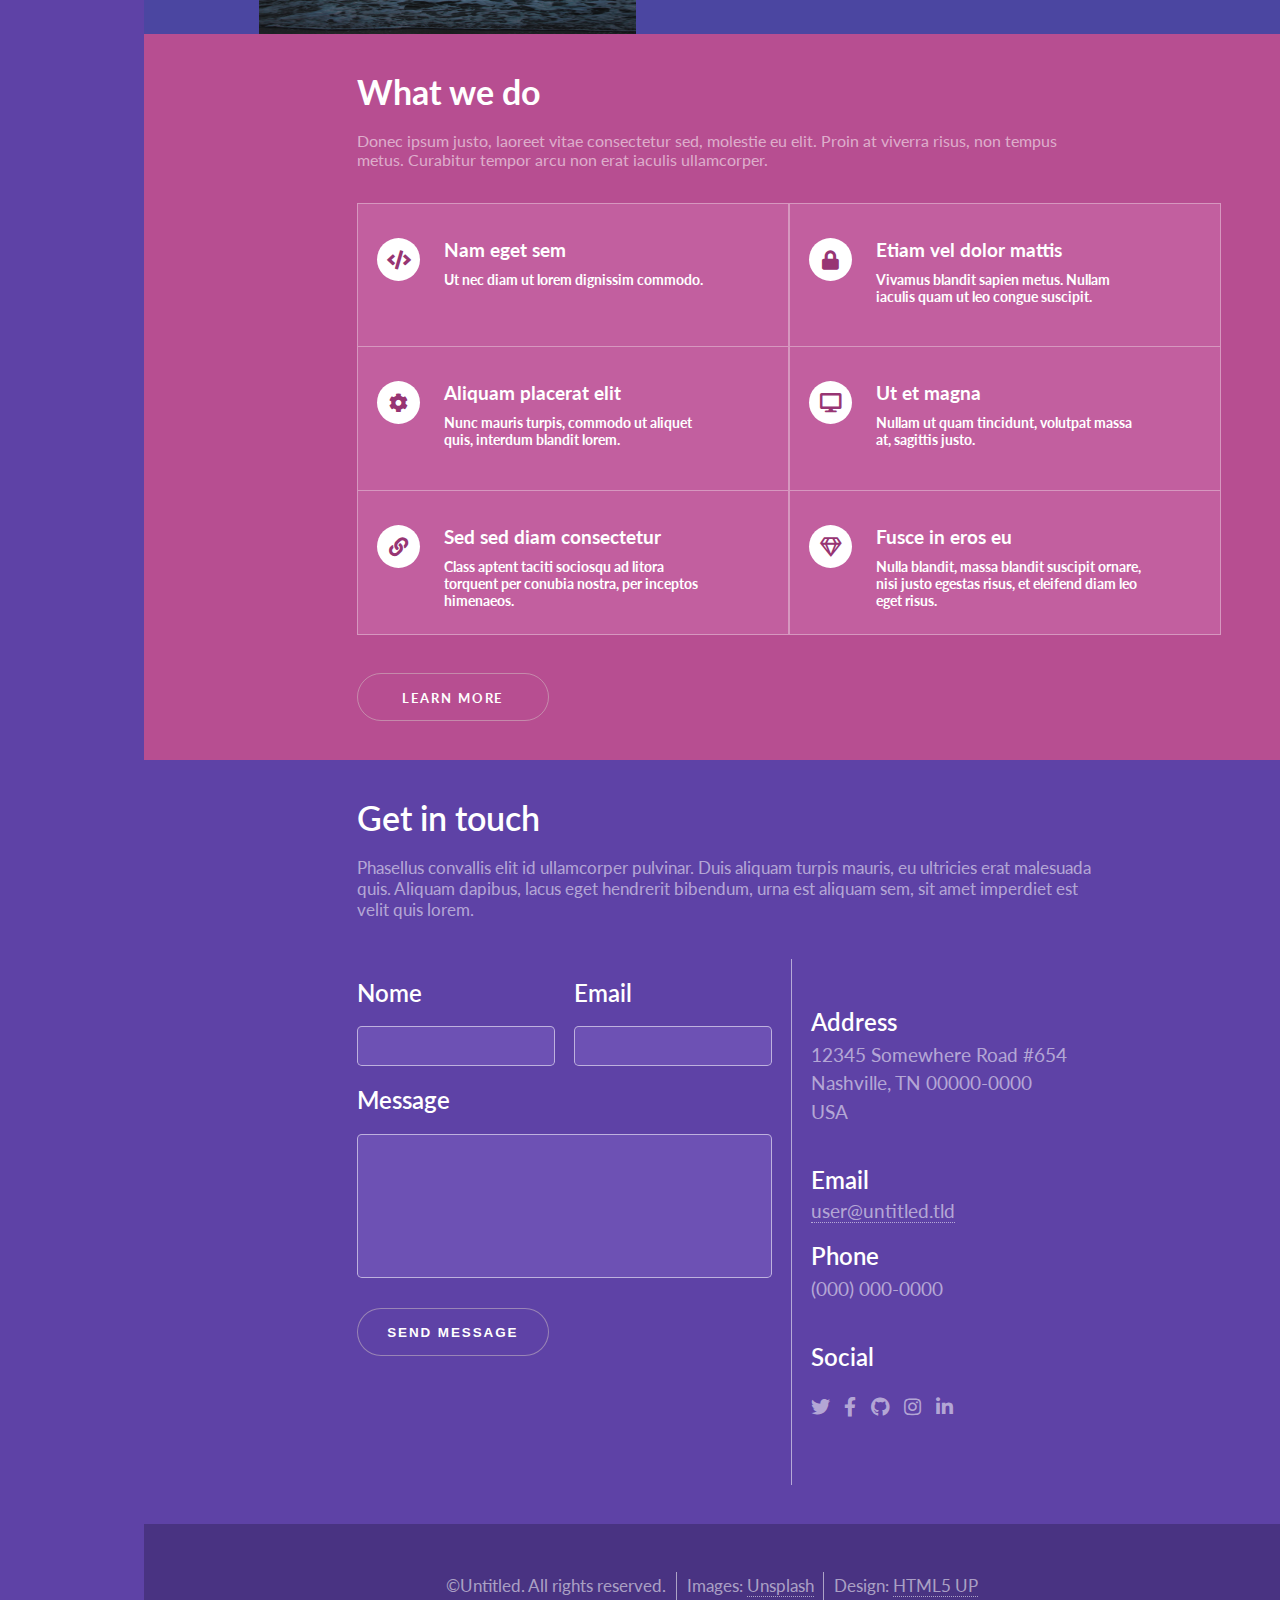
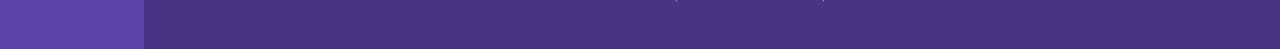
==== commit 871cfc46: "Add files via upload" ====
--- a/03/index.html
+++ b/03/index.html
@@ -14,10 +14,10 @@
     <nav class="landing-page">
         <div class="desktop">
             <ul>
-                <li><a href="#welcome">welcome</a></li>
-                <li><a href="#weAre">who we are</a></li>
-                <li><a href="#weDo">wha we do</a></li>
-                <li><a href="#getIn">get in tough</a></li>
+                <li><span class="border-bottom"></span><a href="#welcome">welcome</a></li>
+                <li><span></span><a href="#weAre">who we are</a></li>
+                <li><span></span><a href="#weDo">wha we do</a></li>
+                <li><span></span><a href="#getIn">get in tough</a></li>
             </ul>
         </div>
 
@@ -27,16 +27,16 @@
             <div class="block">
                 <ul>
                     <li><a href="#welcome">welcome</a></li>
-                    <li><a href="#we-are">who we are</a></li>
-                    <li><a href="#we-do">wha we do</a></li>
-                    <li><a href="#get-in">get in tough</a></li>
+                    <li><a href="#weAre">who we are</a></li>
+                    <li><a href="#weDo">wha we do</a></li>
+                    <li><a href="#getIn">get in tough</a></li>
                 </ul>
             </div>
         </div>
     </nav>
         
     <div class="body-wraper">
-        <section id="#welcome" class="welcome">
+        <section id="welcome" class="welcome">
             <div class="container">
                 <h1>Hyperspace</h1>
                 <p>Just another fine responsive site template designed by <a href="https://html5up.net" target="_blank">HTML5 UP</a> and released for free under the <a href="https://html5up.net/license" target="_blank">Creative Commons.</a></p>
@@ -45,7 +45,7 @@
             </div>
         </section><!--.welcome-->
     
-        <section id="#weAre" class="we-are">
+        <section id="weAre" class="we-are">
             <div class="we-are-box">
                 <aside class="back img-1"></aside>
     
@@ -77,7 +77,7 @@
                 </div><!--.we-are-box-->
         </section><!--.we-are-->
     
-        <section id="#weDo" class="we-do">
+        <section id="weDo" class="we-do">
             <div class="container">
                 <aside class="we-do-text">
                     <h1>What we do</h1>
@@ -126,7 +126,7 @@
             </div><!--.container-->
         </section><!--.we-do-->
     
-        <section id="#getIn" class="get-in">
+        <section id="getIn" class="get-in">
             <div class="container">
                 <aside class="text">
                     <h1>Get in touch</h1>
--- a/03/css/main.css
+++ b/03/css/main.css
@@ -11,6 +11,7 @@
     --color-background-footer: #493382;
     --color-primary: #ffffff8C;
     --color-secondary: #ffffff;
+    --color-border-bottom:  linear-gradient(to right, #5e42a6, #b74e91);
 
     font-family: 'Lato', sans-serif;
     font-size: 60%;
@@ -502,10 +503,23 @@
     }
 
     .desktop ul li{
-        padding: 2rem 0 3rem; 
+        position: relative;
+        padding: 2rem 0 1rem; 
         margin: 0 2rem;
-        border-bottom: .3rem solid var(--color-background-we-do);
         cursor: pointer; 
+    }
+
+    .desktop ul li span{
+        width: 100%;
+        position: absolute;
+        bottom: 0;
+        left: 0;
+        background: var(--color-border-bottom);
+        padding: .2rem;
+    }
+
+    .desktop ul li  span + a{
+        color: var(--color-secondary);
     }
 
     .desktop ul li a{
@@ -517,7 +531,7 @@
         color: var(--color-primary);
         transition: .2s;
     }
-
+    
     .desktop ul li a:hover{
         color: var(--color-secondary);
     }
@@ -662,12 +676,13 @@
 
     /** Estilos da nav **/
     .desktop ul li{
+        position: relative;
         padding: 1.2rem 0;
         margin: 0 3.5rem;
     }
 
     .desktop ul li a{
-        font-size: 1.2rem;
+        font-size: 1.5rem;
     }
     /*****/
 
@@ -853,17 +868,17 @@
         height: 5rem;    
         line-height: 5rem;
         font-size: 1.4rem;
-        margin-left: 6rem;
+        margin-left: 3rem;
     }
 
     .landing-page + .body-wraper{
-        margin-left: 18rem;
+        margin-left: 15rem;
     }
 
     /** Estilos da nav **/
     nav.landing-page{
         z-index: 0;
-        width: 25%;
+        width: 20%;
     }
 
     .desktop{
@@ -882,14 +897,15 @@
     }
 
     .desktop ul li{
-        padding: 2rem 0 2rem; 
+        position: relative;
+        padding: 5rem 0 2rem; 
         margin: 0 2rem;
         cursor: pointer; 
     }
 
     .desktop ul li a{
         display: block;
-        font-size: 1.4rem;
+        font-size: 2.2rem;
     }
     /*****/
 
@@ -902,13 +918,13 @@
     section.welcome h1{
         font-size: 6rem;
         padding-bottom: 6rem;
-        padding-left: 6rem;
+        padding-left: 3rem;
     }
     
     section.welcome p{
         font-size: 2rem;
         padding-bottom: 6rem;
-        padding-left: 6rem;
+        padding-left: 3rem;
         line-height: 4rem;
     }
     
@@ -919,36 +935,36 @@
 
     /** Estilos da section.we-are **/
     aside.back{
-        width: 45%;
+        width: 40%;
         height: 40rem;
-        background-size: 170% 100%;
+        background-size: 110% 100%;
         margin-left: 12rem;
     }
 
     .we-are-box h1{
         font-size: 3rem;
-        padding-left: 6rem;
+        padding-left: 3rem;
     }
 
     .we-are-box p{
         font-size: 2rem;
-        padding-left: 6rem;
+        padding-left: 3rem;
     }
     /*****/
 
     /** Estilos da section.we-do **/
     .we-do-text h1{
-        padding-left: 6rem;
+        padding-left: 3rem;
         font-size: 3.5rem;
     }
 
     .we-do-text p{
-        padding-left: 6rem;
+        padding-left: 3rem;
         font-size: 1.7rem;
     }
 
     .we-do-grid{
-        margin-left: 6rem;
+        margin-left: 3rem;
         grid-template-columns: 1fr 1fr;
     }
 
@@ -961,16 +977,16 @@
     /** Estilos da section.get-in **/
     aside.text h1{
         font-size: 3.5rem;
-        padding-left: 6rem;
+        padding-left: 3rem;
     }
 
     aside.text p{
-        padding-left: 6rem;
+        padding-left: 3rem;
         font-size: 1.8rem;
     }
 
     aside.contacts {
-        padding-left: 6rem;
+        padding-left: 3rem;
     }
 
     aside.contacts > form > div.form-wraper > input[type=submit]{
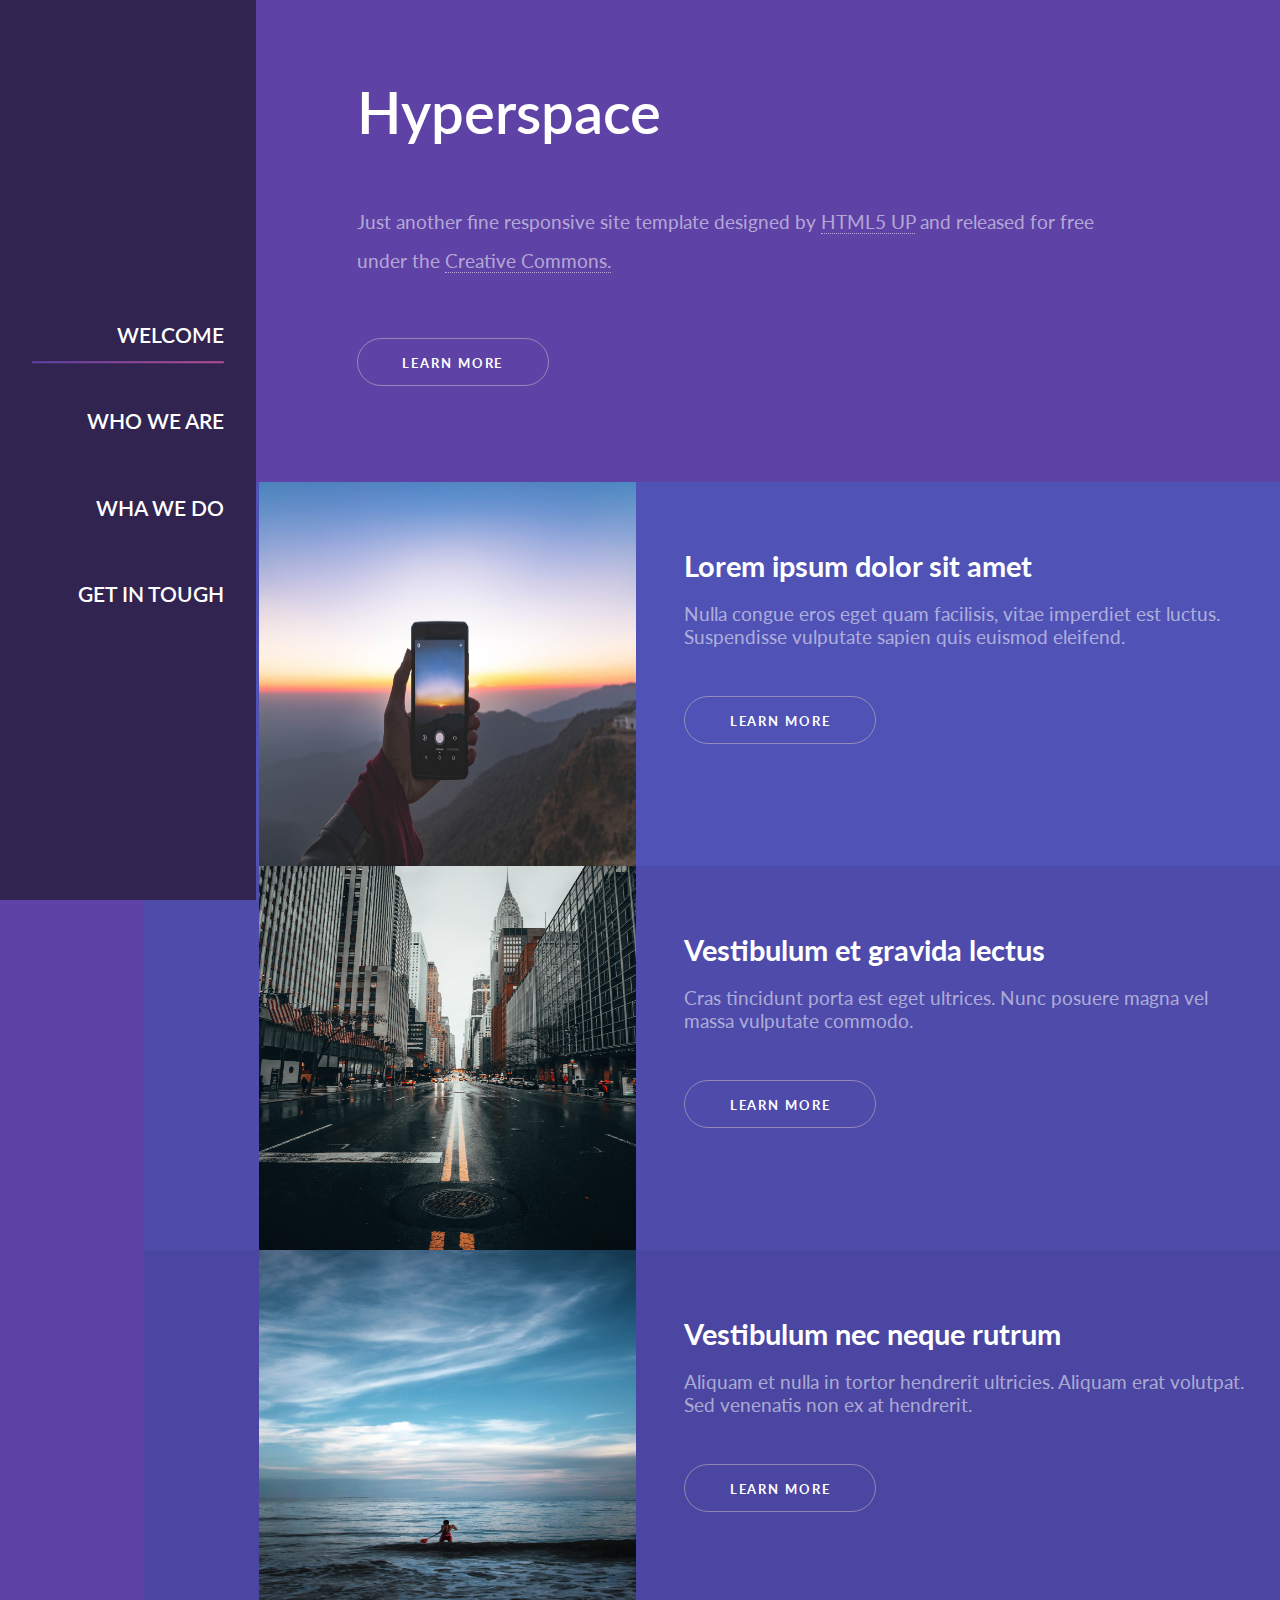
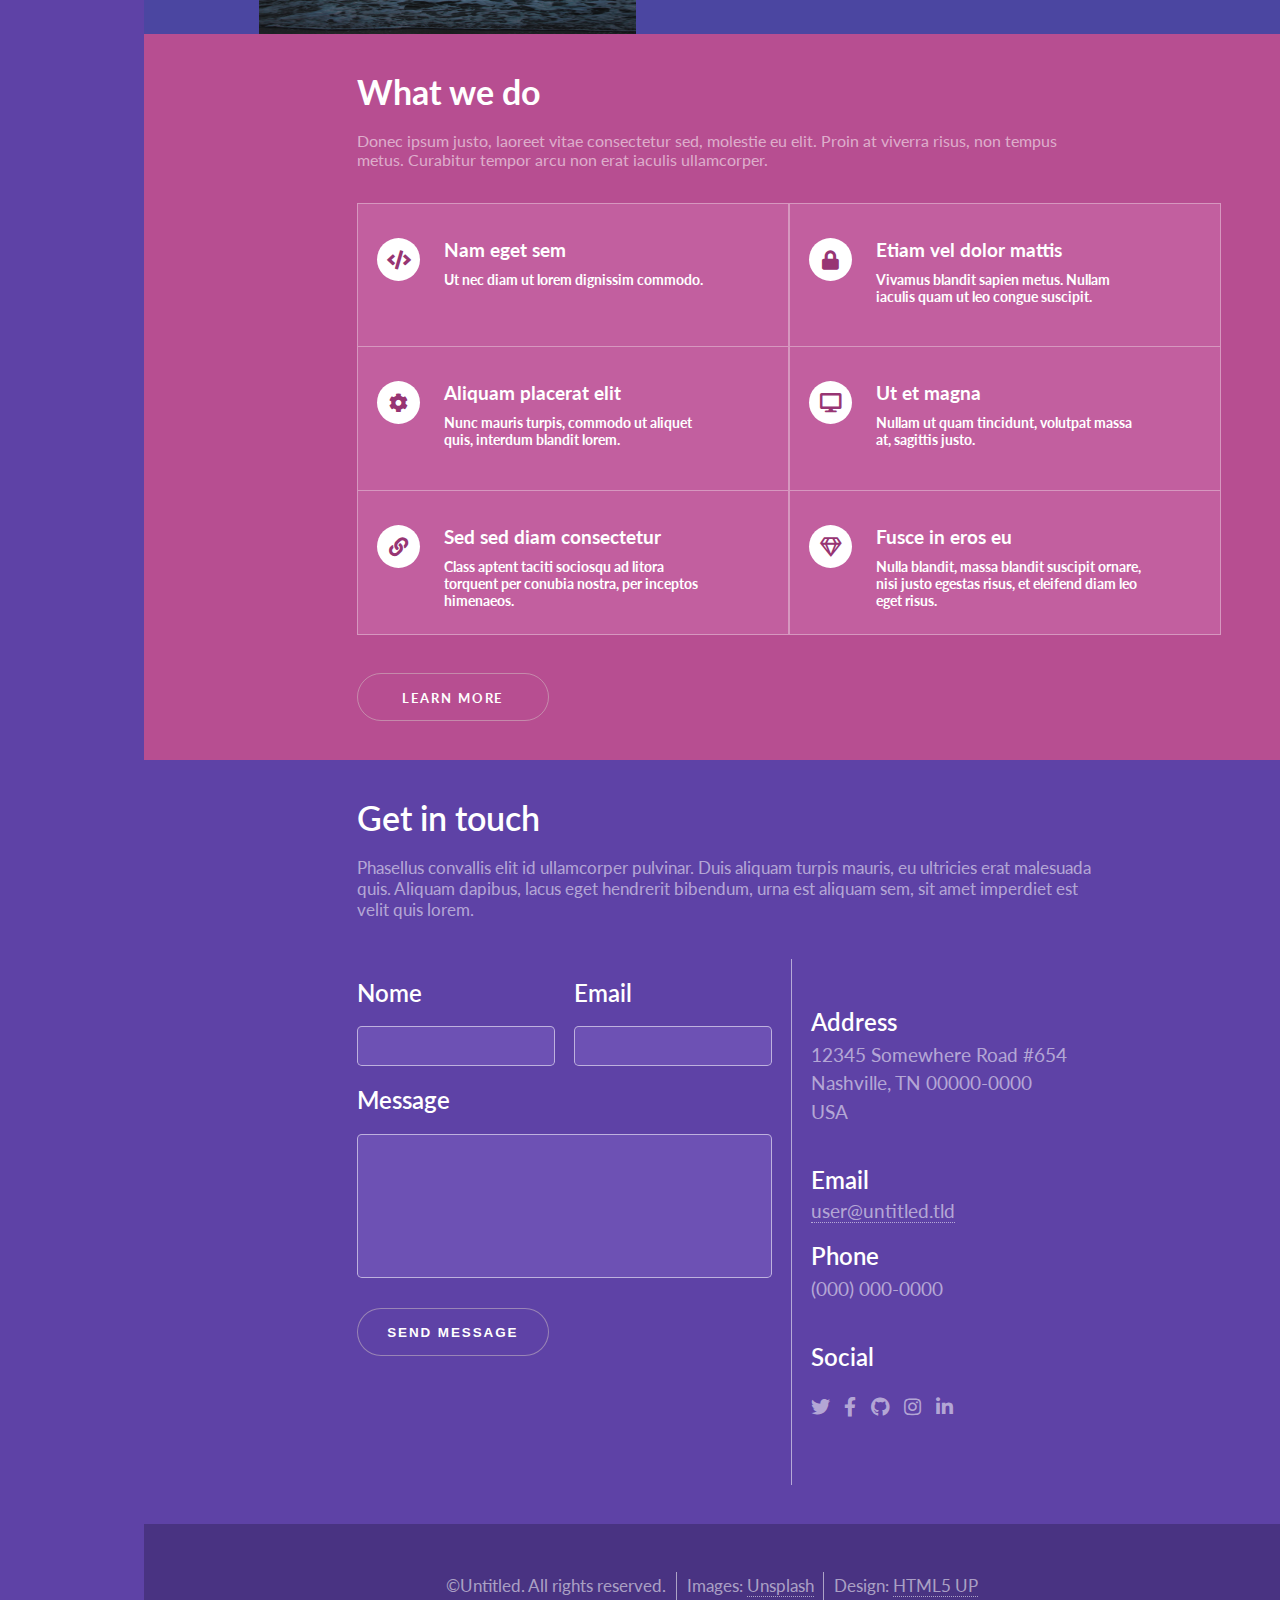
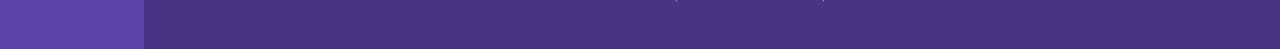
==== commit 40803501: "Add files via upload" ====
--- a/03/index.html
+++ b/03/index.html
@@ -15,9 +15,9 @@
         <div class="desktop">
             <ul>
                 <li><span class="border-bottom"></span><a href="#welcome">welcome</a></li>
-                <li><span></span><a href="#weAre">who we are</a></li>
-                <li><span></span><a href="#weDo">wha we do</a></li>
-                <li><span></span><a href="#getIn">get in tough</a></li>
+                <li><span class=""></span><a href="#weAre">who we are</a></li>
+                <li><span class=""></span><a href="#weDo">wha we do</a></li>
+                <li><span class=""></span><a href="#getIn">get in tough</a></li>
             </ul>
         </div>
 
--- a/03/css/main.css
+++ b/03/css/main.css
@@ -509,13 +509,13 @@
         cursor: pointer; 
     }
 
-    .desktop ul li span{
+    .desktop ul li span.border-bottom{
         width: 100%;
         position: absolute;
         bottom: 0;
         left: 0;
         background: var(--color-border-bottom);
-        padding: .2rem;
+        padding: .1rem;
     }
 
     .desktop ul li  span + a{
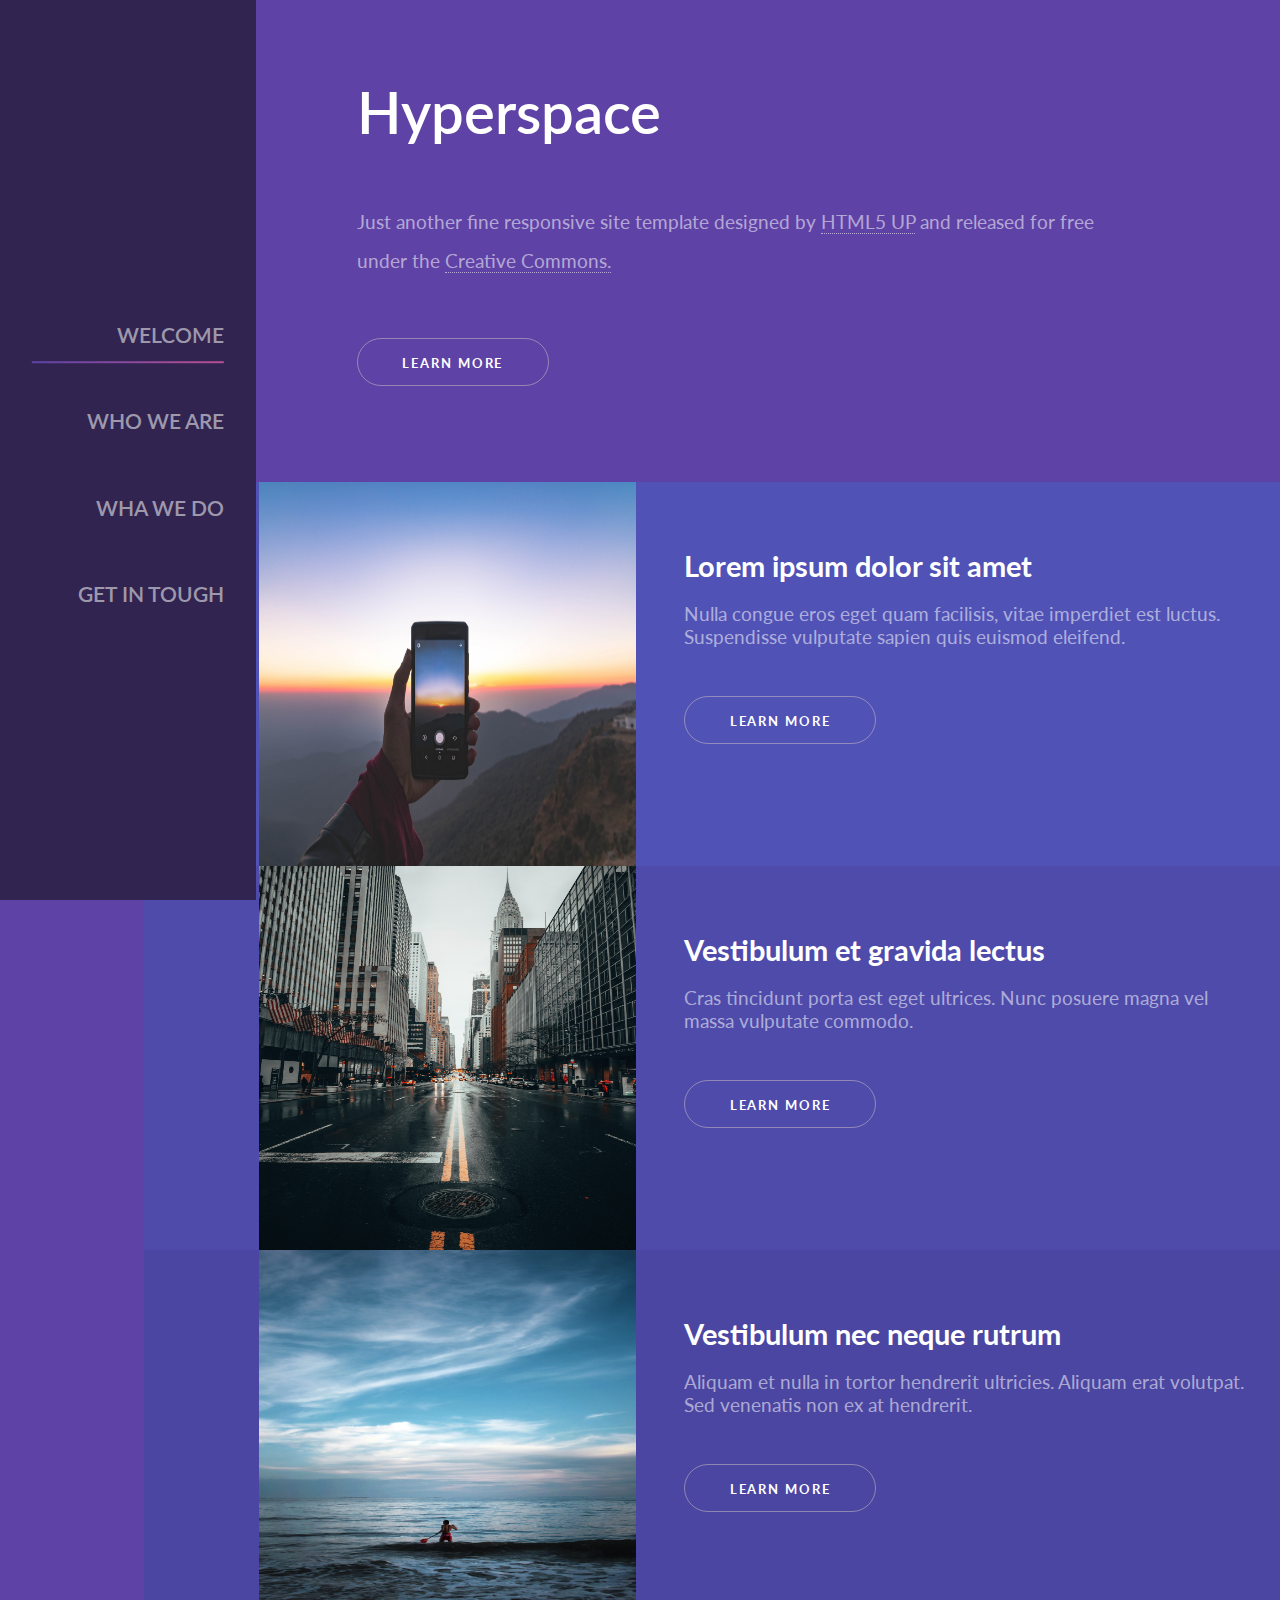
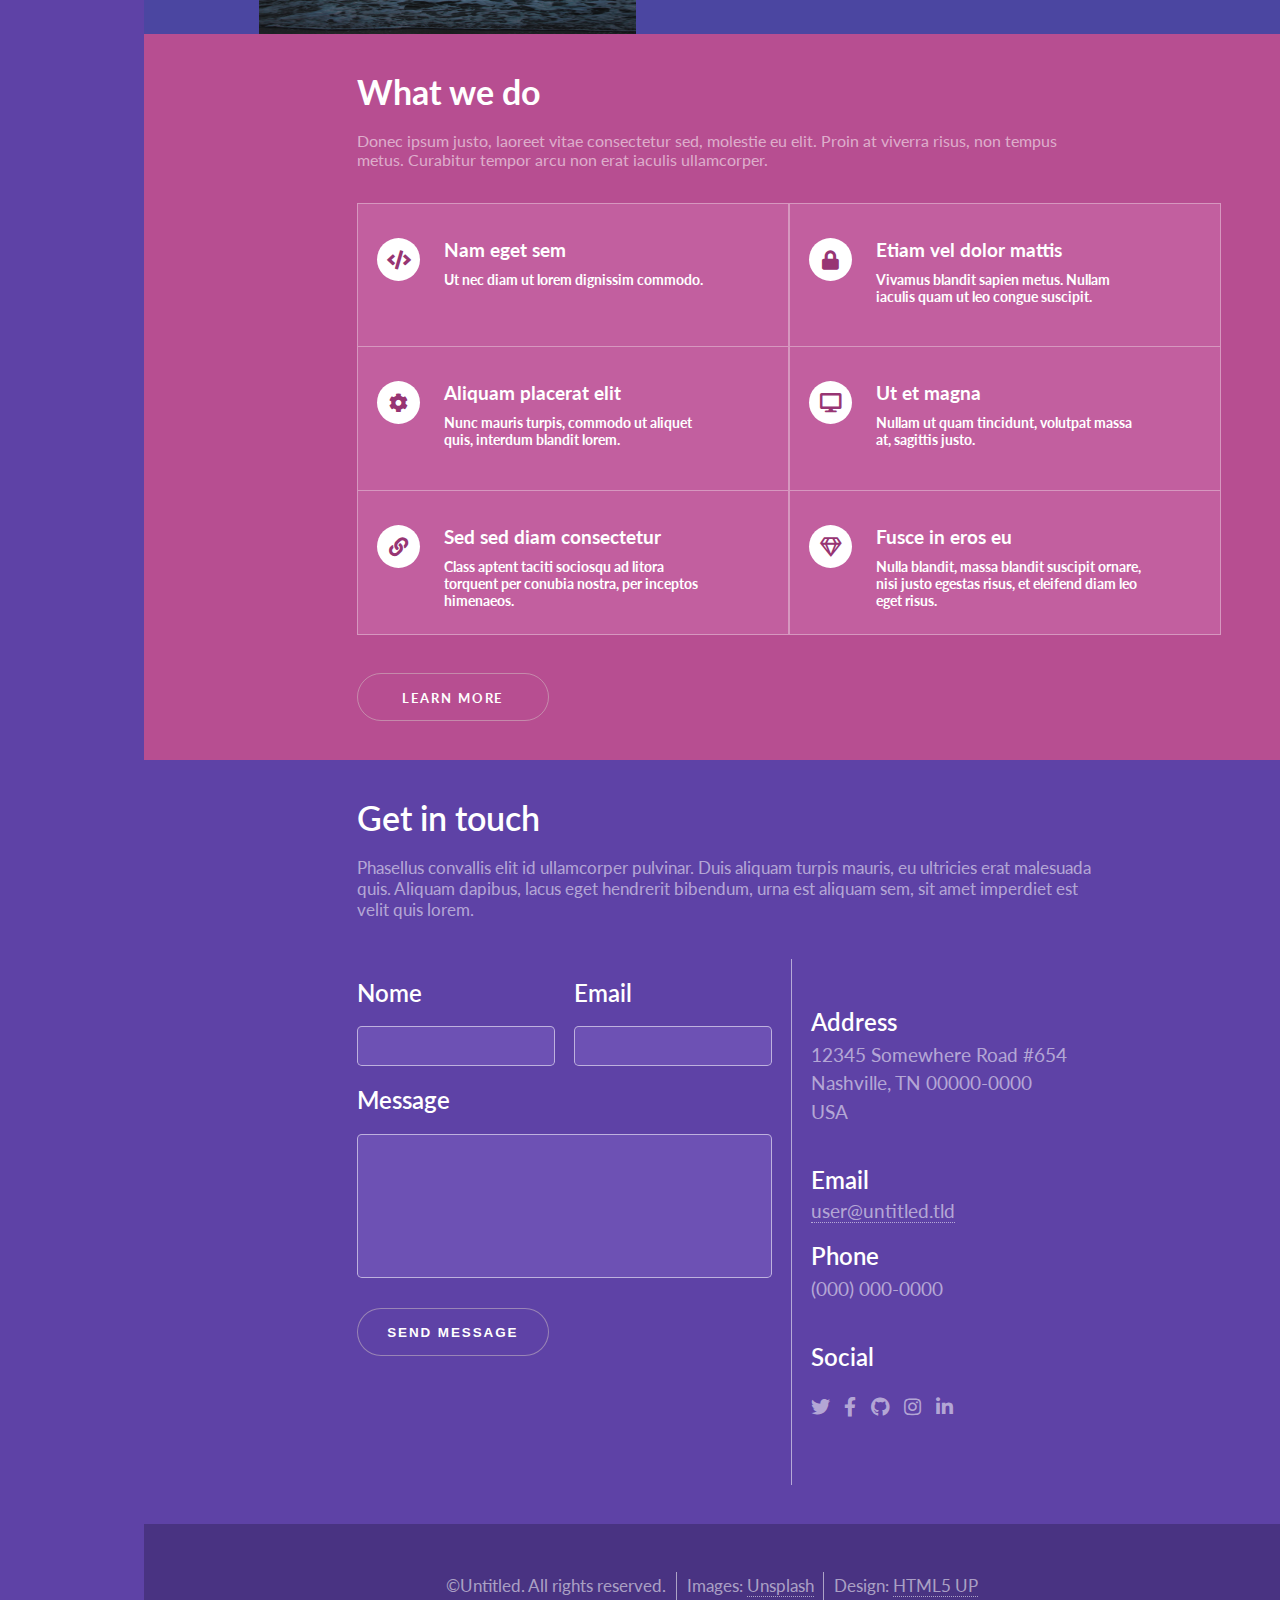
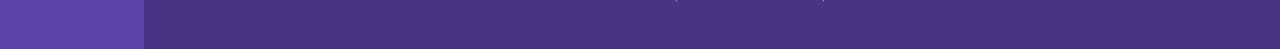
==== commit 75aa1ca1: "Add files via upload" ====
--- a/03/index.html
+++ b/03/index.html
@@ -14,10 +14,23 @@
     <nav class="landing-page">
         <div class="desktop">
             <ul>
-                <li><span class="border-bottom"></span><a href="#welcome">welcome</a></li>
-                <li><span class=""></span><a href="#weAre">who we are</a></li>
-                <li><span class=""></span><a href="#weDo">wha we do</a></li>
-                <li><span class=""></span><a href="#getIn">get in tough</a></li>
+                <li class="non-border">
+                    <div class="absolute">
+                        <span class="border-bottom"></span>
+                    </div>
+                    <a href="#welcome">welcome</a></li>
+
+                <li class="non-border"><div class="absolute">
+                    <span></span>
+                </div><a href="#weAre">who we are</a></li>
+
+                <li class="non-border"><div class="absolute">
+                    <span></span>
+                </div><a href="#weDo">wha we do</a></li>
+                
+                <li class="non-border"><div class="absolute">
+                    <span></span>
+                </div><a href="#getIn">get in tough</a></li>
             </ul>
         </div>
 
--- a/03/css/main.css
+++ b/03/css/main.css
@@ -518,7 +518,7 @@
         padding: .1rem;
     }
 
-    .desktop ul li  span + a{
+    .desktop ul li  span.border-bottom + a{
         color: var(--color-secondary);
     }
 
